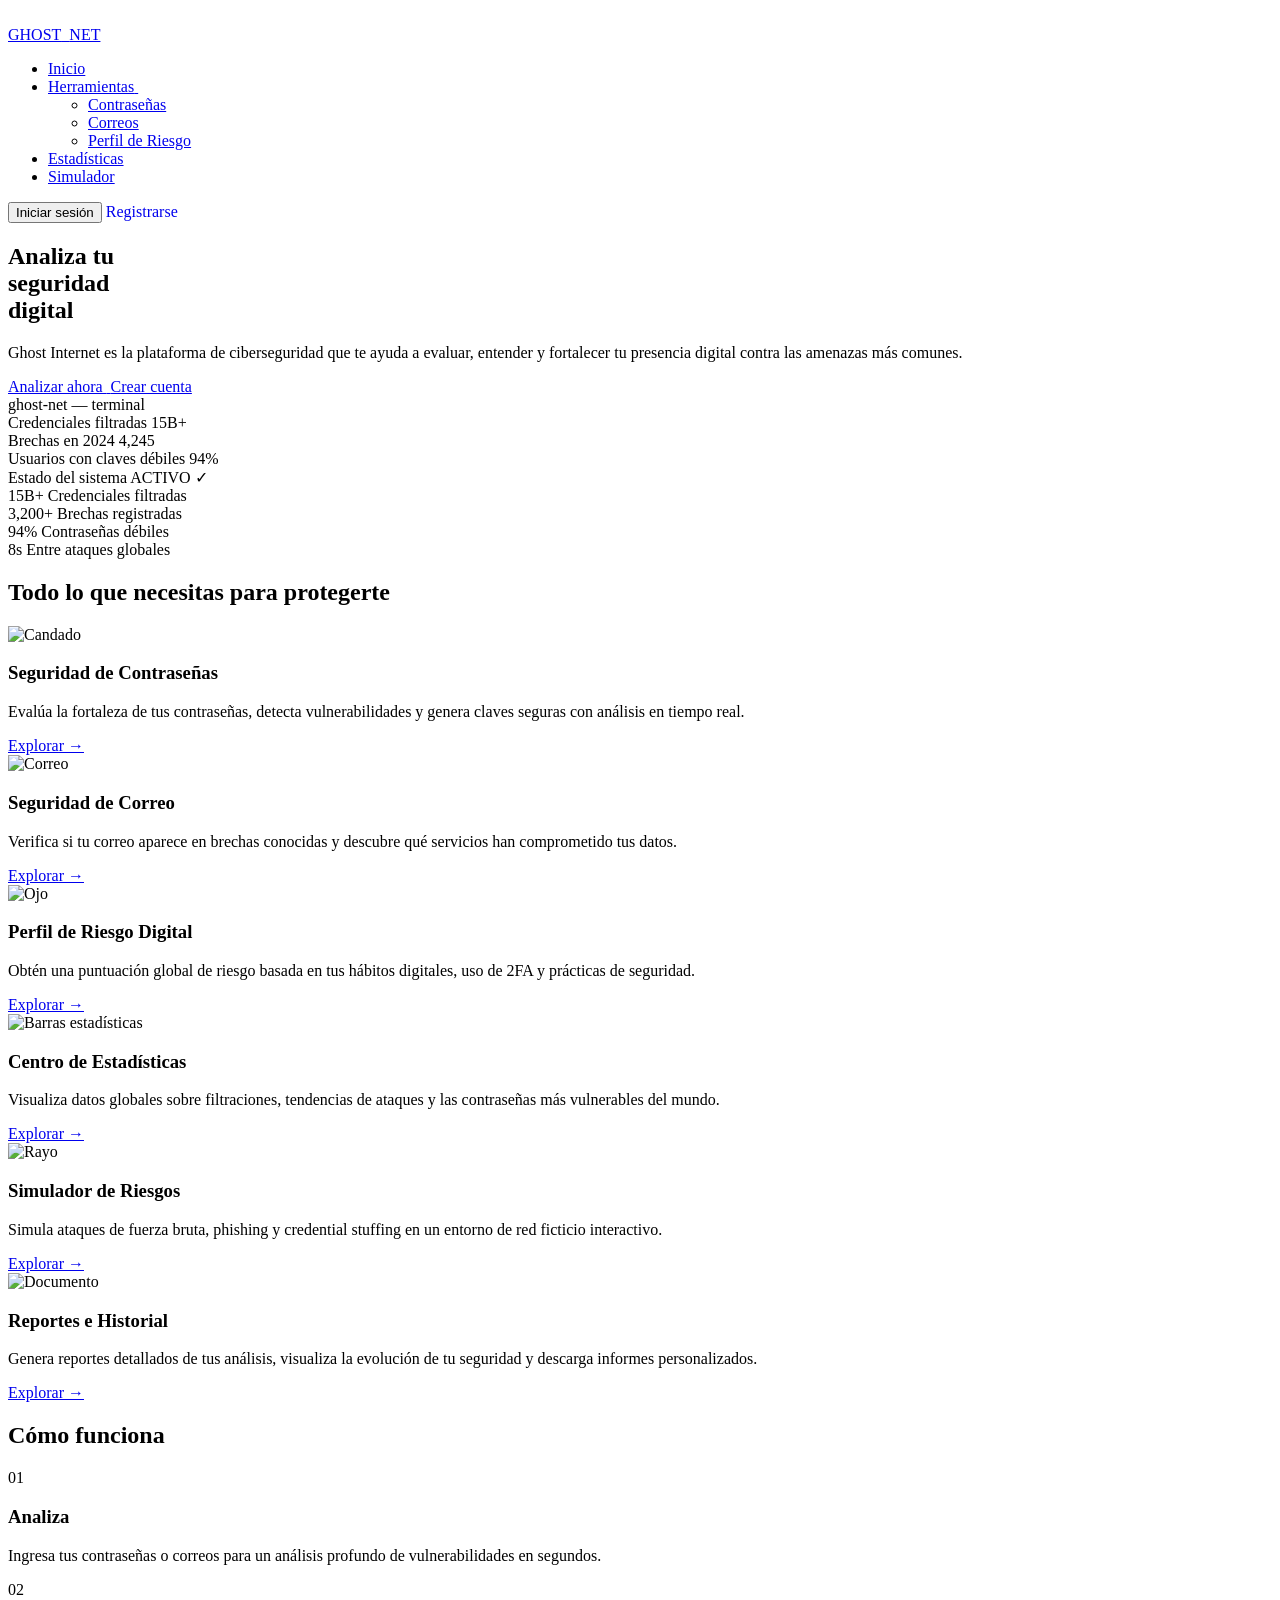
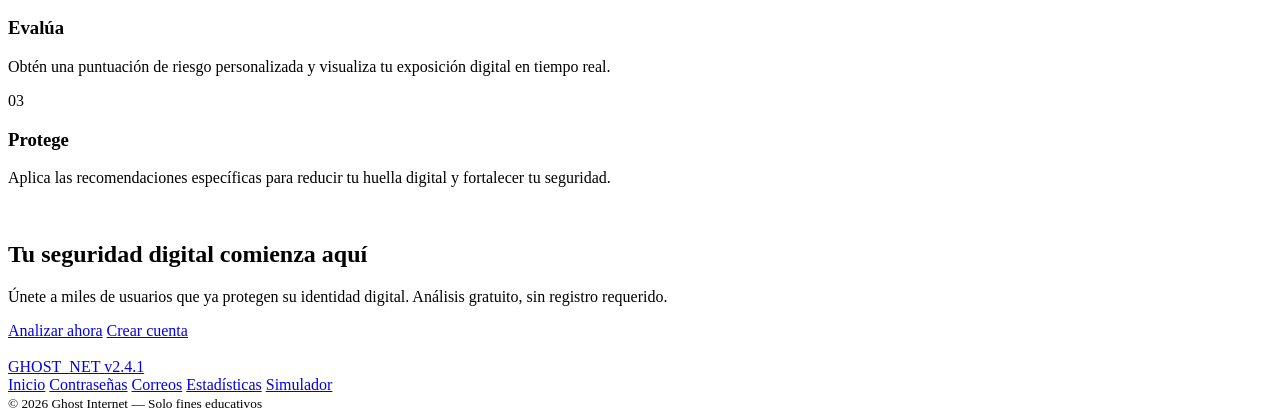
==== index.html @ 1427f1f7 "Add files via upload" ====
<!DOCTYPE html>
<html lang="es">
<head>
  <meta charset="UTF-8" />
  <meta name="viewport" content="width=device-width, initial-scale=1.0" />
  <title>Ghost Internet — Inicio</title>
  <link rel="stylesheet" href="../CSS/Index.css" />
</head>
<body>

  <!-- Fondos decorativos -->
  <div class="fondo-grilla" aria-hidden="true"></div>
  <div class="fondo-brillo" aria-hidden="true"></div>

  <!-- ===== NAVEGACIÓN ===== -->
  <nav class="barra-nav">
  <div class="contenido-nav">

    <a href="index.html" class="logo" aria-label="Ghost Internet - Ir al inicio">
      <div class="logo__contenedor-icono">
        <img src="../SVG/escudo.svg" alt="" class="logo__icono" aria-hidden="true" />
      </div>
      <span class="logo__texto">
        GHOST<span class="logo__guion">_</span>NET
      </span>
    </a>

    <ul class="enlaces-nav" role="navigation" aria-label="Menú principal">

      <li class="enlaces-nav__elemento enlaces-nav__elemento--activo">
        <a href="index.html">Inicio</a>
      </li>

      <li class="enlaces-nav__elemento menu-desplegable">
        <a href="#" class="menu-desplegable__toggle">
          <span>Herramientas</span>
          <img
            src="../SVG/flecha-herramientas.svg"
            alt=""
            class="icono-flecha"
            aria-hidden="true"
          />
        </a>

        <ul class="submenu">
          <li><a href="EvaluacionContraseña.html">Contraseñas</a></li>
          <li><a href="VerificarCorreo.html">Correos</a></li>
          <li><a href="PerfildeRiesgo.html">Perfil de Riesgo</a></li>
        </ul>
      </li>

      <li class="enlaces-nav__elemento">
        <a href="Estadisticas.html">Estadísticas</a>
      </li>

      <li class="enlaces-nav__elemento">
        <a href="simulador.html">Simulador</a>
      </li>

    </ul>

    <div class="zona-auth">
      <button class="boton-borde" type="button">Iniciar sesión</button>
      <a href="Registrarse.html" class="boton-primario" style="text-decoration: none;">Registrarse</a>
    </div>

  </div>
</nav>

  <!-- ===== CONTENIDO PRINCIPAL ===== -->
  <main class="contenido-principal">

    <!-- HÉROE -->
    <section class="seccion-heroe">

      <div class="lado-izquierdo">
        <h1 class="titulo-heroe">
          Analiza tu<br />
          <span class="titulo-heroe__verde">seguridad</span><br />
          <span class="titulo-heroe__cyan">digital</span>
        </h1>

        <p class="descripcion-heroe">
          Ghost Internet es la plataforma de ciberseguridad que te ayuda a evaluar,
          entender y fortalecer tu presencia digital contra las amenazas más comunes.
        </p>

        <div class="botones-heroe">
          <a href="#modulos" class="boton-principal-heroe">
            Analizar ahora
            <img
              src="../SVG/flecha.svg"
              alt=""
              class="boton-principal-heroe__icono"
              aria-hidden="true"
            />
          </a>
          <a href="Registrarse.html" class="boton-secundario-heroe">Crear cuenta</a>
        </div>
      </div>

      <!-- Terminal -->
      <div class="terminal" role="region" aria-label="Terminal de estado del sistema">
        <div class="terminal__barra" aria-hidden="true">
          <span class="terminal__punto terminal__punto--rojo"></span>
          <span class="terminal__punto terminal__punto--amarillo"></span>
          <span class="terminal__punto terminal__punto--verde"></span>
          <span class="terminal__titulo">ghost-net — terminal</span>
        </div>
        <div class="terminal__cuerpo">
          <code id="texto-terminal" class="terminal__texto"></code>
          <span id="cursor-terminal" class="terminal__cursor" aria-hidden="true"></span>
          <div id="estadisticas-terminal" class="terminal__estadisticas" aria-live="polite">
            <div class="terminal__fila">
              <span class="terminal__etiqueta">Credenciales filtradas</span>
              <span class="terminal__valor">15B+</span>
            </div>
            <div class="terminal__fila">
              <span class="terminal__etiqueta">Brechas en 2024</span>
              <span class="terminal__valor">4,245</span>
            </div>
            <div class="terminal__fila">
              <span class="terminal__etiqueta">Usuarios con claves débiles</span>
              <span class="terminal__valor">94%</span>
            </div>
            <div class="terminal__fila">
              <span class="terminal__etiqueta">Estado del sistema</span>
              <span class="terminal__valor terminal__valor--verde">ACTIVO ✓</span>
            </div>
          </div>
        </div>
      </div>

    </section>

    <!-- BARRA DE NÚMEROS -->
    <div class="barra-numeros">
      <div class="barra-numeros__contenido">
        <div class="grupo-numero">
          <span class="grupo-numero__cifra">15B+</span>
          <span class="grupo-numero__etiqueta">Credenciales filtradas</span>
        </div>
        <div class="grupo-numero">
          <span class="grupo-numero__cifra">3,200+</span>
          <span class="grupo-numero__etiqueta">Brechas registradas</span>
        </div>
        <div class="grupo-numero">
          <span class="grupo-numero__cifra">94%</span>
          <span class="grupo-numero__etiqueta">Contraseñas débiles</span>
        </div>
        <div class="grupo-numero">
          <span class="grupo-numero__cifra">8s</span>
          <span class="grupo-numero__etiqueta">Entre ataques globales</span>
        </div>
      </div>
    </div>

    <!-- MÓDULOS -->
    <section class="seccion" id="modulos">
      <div class="encabezado-seccion">
        <h2 class="encabezado-seccion__titulo">
          Todo lo que necesitas para protegerte
        </h2>
      </div>

      <div class="grilla-modulos">

        <article class="tarjeta-modulo tarjeta-modulo--verde">
          <div class="tarjeta-modulo__contenedor-icono tarjeta-modulo__contenedor-icono--verde">
            <img src="../SVG/candado.svg" alt="Candado" class="tarjeta-modulo__icono" />
          </div>
          <h3 class="tarjeta-modulo__titulo">Seguridad de Contraseñas</h3>
          <p class="tarjeta-modulo__descripcion">
            Evalúa la fortaleza de tus contraseñas, detecta vulnerabilidades
            y genera claves seguras con análisis en tiempo real.
          </p>
          <a href="EvaluacionContraseña.html" class="tarjeta-modulo__enlace tarjeta-modulo__enlace--verde">
            Explorar →
          </a>
        </article>

        <article class="tarjeta-modulo tarjeta-modulo--cyan">
          <div class="tarjeta-modulo__contenedor-icono tarjeta-modulo__contenedor-icono--cyan">
            <img src="../SVG/correo.svg" alt="Correo" class="tarjeta-modulo__icono" />
          </div>
          <h3 class="tarjeta-modulo__titulo">Seguridad de Correo</h3>
          <p class="tarjeta-modulo__descripcion">
            Verifica si tu correo aparece en brechas conocidas y descubre
            qué servicios han comprometido tus datos.
          </p>
          <a href="VerificarCorreo.html" class="tarjeta-modulo__enlace tarjeta-modulo__enlace--cyan">
            Explorar →
          </a>
        </article>

        <article class="tarjeta-modulo tarjeta-modulo--rosa">
          <div class="tarjeta-modulo__contenedor-icono tarjeta-modulo__contenedor-icono--rosa">
            <img src="../SVG/ojo.svg" alt="Ojo" class="tarjeta-modulo__icono" />
          </div>
          <h3 class="tarjeta-modulo__titulo">Perfil de Riesgo Digital</h3>
          <p class="tarjeta-modulo__descripcion">
            Obtén una puntuación global de riesgo basada en tus hábitos
            digitales, uso de 2FA y prácticas de seguridad.
          </p>
          <a href="PerfildeRiesgo.html" class="tarjeta-modulo__enlace tarjeta-modulo__enlace--rosa">
            Explorar →
          </a>
        </article>

        <article class="tarjeta-modulo tarjeta-modulo--naranja">
          <div class="tarjeta-modulo__contenedor-icono tarjeta-modulo__contenedor-icono--naranja">
            <img src="../SVG/barras.svg" alt="Barras estadísticas" class="tarjeta-modulo__icono" />
          </div>
          <h3 class="tarjeta-modulo__titulo">Centro de Estadísticas</h3>
          <p class="tarjeta-modulo__descripcion">
            Visualiza datos globales sobre filtraciones, tendencias de ataques
            y las contraseñas más vulnerables del mundo.
          </p>
          <a href="Estadisticas.html" class="tarjeta-modulo__enlace tarjeta-modulo__enlace--naranja">
            Explorar →
          </a>
        </article>

        <article class="tarjeta-modulo tarjeta-modulo--rojo">
          <div class="tarjeta-modulo__contenedor-icono tarjeta-modulo__contenedor-icono--rojo">
            <img src="../SVG/rayo.svg" alt="Rayo" class="tarjeta-modulo__icono" />
          </div>
          <h3 class="tarjeta-modulo__titulo">Simulador de Riesgos</h3>
          <p class="tarjeta-modulo__descripcion">
            Simula ataques de fuerza bruta, phishing y credential stuffing
            en un entorno de red ficticio interactivo.
          </p>
          <a href="simulador.html" class="tarjeta-modulo__enlace tarjeta-modulo__enlace--rojo">
            Explorar →
          </a>
        </article>

        <article class="tarjeta-modulo tarjeta-modulo--cyan">
          <div class="tarjeta-modulo__contenedor-icono tarjeta-modulo__contenedor-icono--cyan">
            <img src="../SVG/documento.svg" alt="Documento" class="tarjeta-modulo__icono" />
          </div>
          <h3 class="tarjeta-modulo__titulo">Reportes e Historial</h3>
          <p class="tarjeta-modulo__descripcion">
            Genera reportes detallados de tus análisis, visualiza la evolución
            de tu seguridad y descarga informes personalizados.
          </p>
          <a href="#" class="tarjeta-modulo__enlace tarjeta-modulo__enlace--cyan">
            Explorar →
          </a>
        </article>

      </div>
    </section>

    <!-- CÓMO FUNCIONA -->
    <div class="bloque-proceso">
      <section class="seccion">
        <div class="encabezado-seccion">
          <h2 class="encabezado-seccion__titulo">Cómo funciona</h2>
        </div>
        <div class="grilla-pasos">
          <div class="paso">
            <div class="paso__numero" aria-hidden="true">01</div>
            <h3 class="paso__titulo">Analiza</h3>
            <p class="paso__descripcion">
              Ingresa tus contraseñas o correos para un análisis profundo
              de vulnerabilidades en segundos.
            </p>
          </div>
          <div class="paso">
            <div class="paso__numero" aria-hidden="true">02</div>
            <h3 class="paso__titulo">Evalúa</h3>
            <p class="paso__descripcion">
              Obtén una puntuación de riesgo personalizada y visualiza
              tu exposición digital en tiempo real.
            </p>
          </div>
          <div class="paso">
            <div class="paso__numero" aria-hidden="true">03</div>
            <h3 class="paso__titulo">Protege</h3>
            <p class="paso__descripcion">
              Aplica las recomendaciones específicas para reducir tu huella
              digital y fortalecer tu seguridad.
            </p>
          </div>
        </div>
      </section>
    </div>

    <!-- LLAMADA A LA ACCIÓN -->
    <section class="seccion-accion">
      <div class="caja-accion">
        <div class="caja-accion__contenedor-icono">
          <img src="../SVG/globo.svg" alt="" class="caja-accion__icono" aria-hidden="true" />
        </div>
        <h2 class="caja-accion__titulo">Tu seguridad digital comienza aquí</h2>
        <p class="caja-accion__descripcion">
          Únete a miles de usuarios que ya protegen su identidad digital.
          Análisis gratuito, sin registro requerido.
        </p>
        <div class="caja-accion__botones">
          <a href="#modulos" class="boton-principal-heroe">Analizar ahora</a>
          <a href="Registrarse.html" class="boton-secundario-heroe">Crear cuenta</a>
        </div>
      </div>
    </section>

  </main>

  <!-- ===== PIE DE PÁGINA ===== -->
  <footer class="pie-pagina">
    <div class="contenido-pie">
      <a href="index.html" class="logo" aria-label="Ghost Internet - inicio">
        <div class="logo__contenedor-icono">
          <img src="../SVG/escudo.svg" alt="" class="logo__icono" aria-hidden="true" />
        </div>
        <span class="logo__texto logo__texto--pie">
          GHOST<span class="logo__guion">_</span>NET
        </span>
        <span class="logo__version">v2.4.1</span>
      </a>

      <nav class="enlaces-pie" aria-label="Mapa del sitio">
        <a href="index.html">Inicio</a>
        <a href="EvaluacionContraseña.html">Contraseñas</a>
        <a href="VerificarCorreo.html">Correos</a>
        <a href="Estadisticas.html">Estadísticas</a>
        <a href="simulador.html">Simulador</a>
      </nav>

      <small class="derechos-reservados">
        © 2026 Ghost Internet — Solo fines educativos
      </small>
    </div>
  </footer>

  <script src="../JS/Index.JS" defer></script>

</body>
</html>
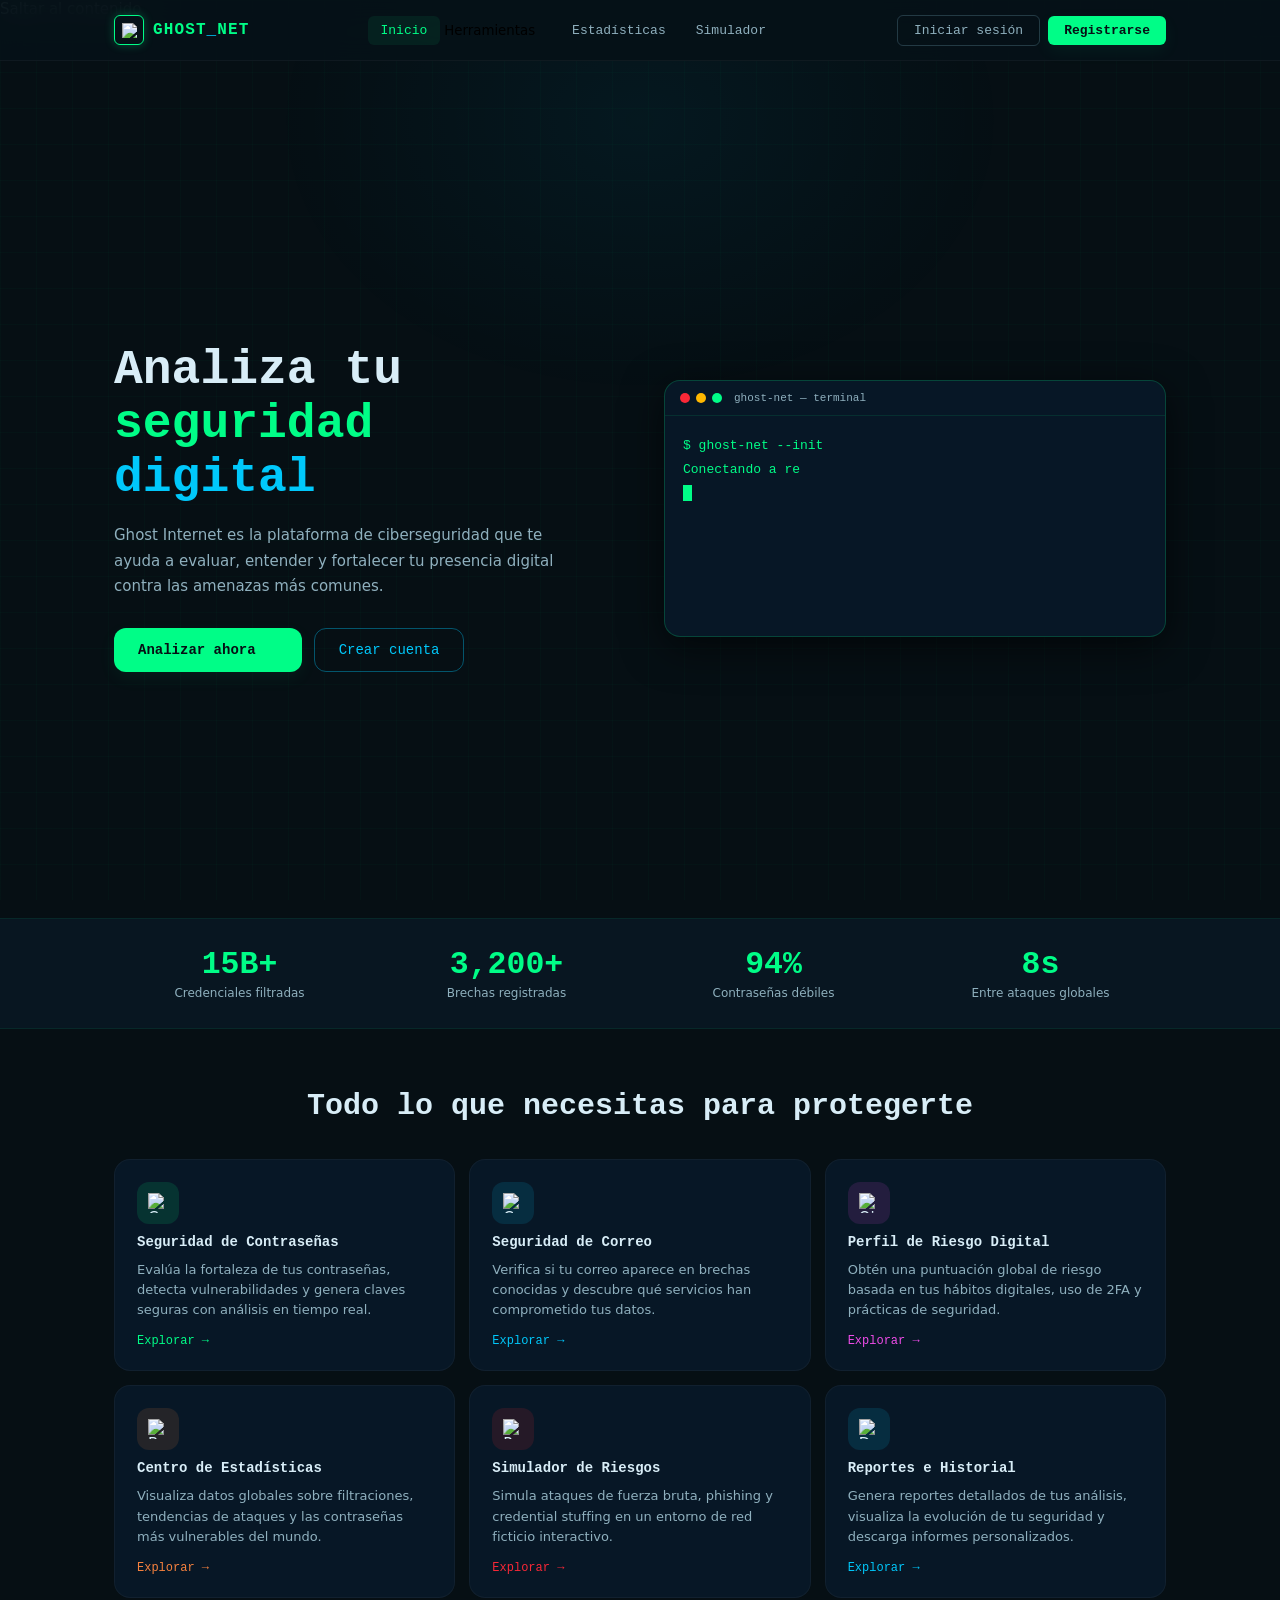
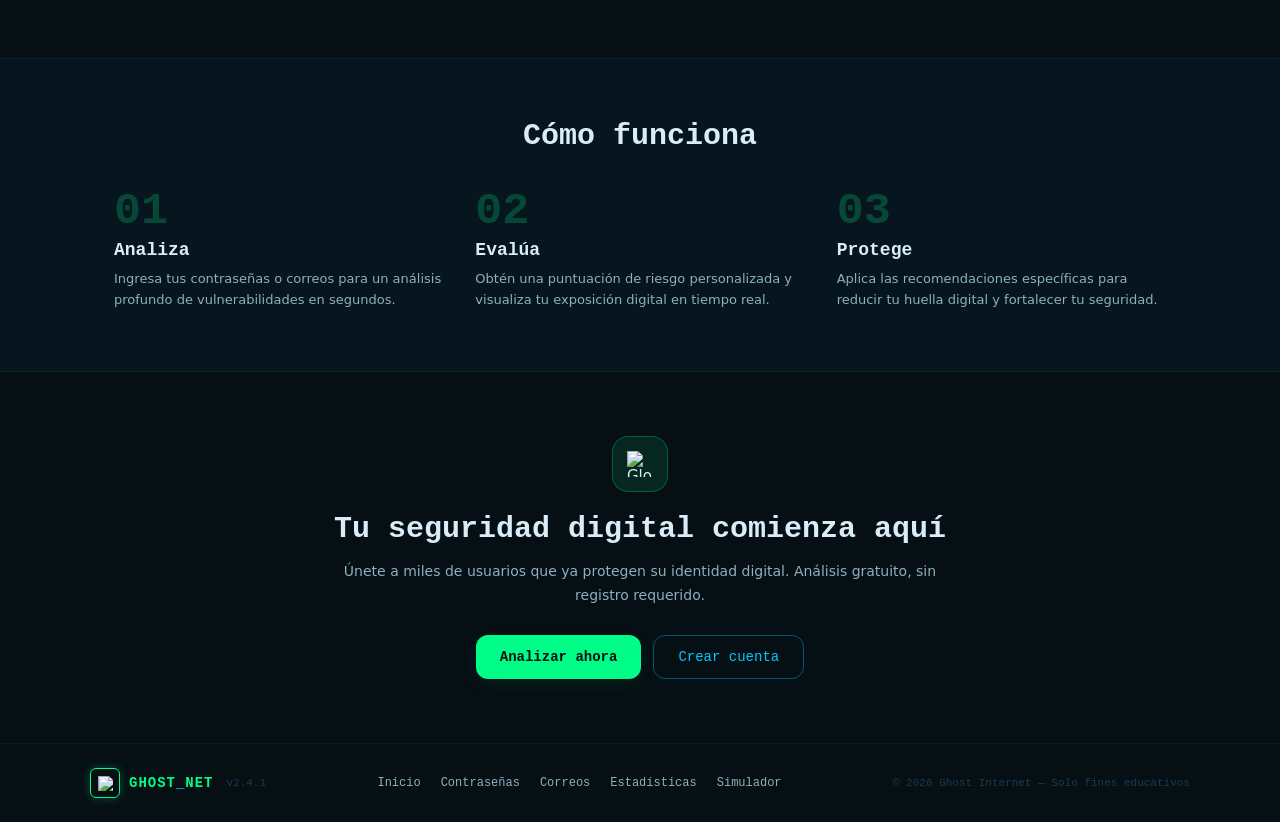
==== commit 85d4577b: "chore: reorganize static files, normalize names, improve accessibility and SEO" ====
--- a/index.html
+++ b/index.html
@@ -1,340 +1,291 @@
-<!DOCTYPE html>
-<html lang="es">
-<head>
-  <meta charset="UTF-8" />
-  <meta name="viewport" content="width=device-width, initial-scale=1.0" />
-  <title>Ghost Internet — Inicio</title>
-  <link rel="stylesheet" href="../CSS/Index.css" />
-</head>
-<body>
-
-  <!-- Fondos decorativos -->
-  <div class="fondo-grilla" aria-hidden="true"></div>
-  <div class="fondo-brillo" aria-hidden="true"></div>
-
-  <!-- ===== NAVEGACIÓN ===== -->
-  <nav class="barra-nav">
-  <div class="contenido-nav">
-
-    <a href="index.html" class="logo" aria-label="Ghost Internet - Ir al inicio">
-      <div class="logo__contenedor-icono">
-        <img src="../SVG/escudo.svg" alt="" class="logo__icono" aria-hidden="true" />
-      </div>
-      <span class="logo__texto">
-        GHOST<span class="logo__guion">_</span>NET
-      </span>
-    </a>
-
-    <ul class="enlaces-nav" role="navigation" aria-label="Menú principal">
-
-      <li class="enlaces-nav__elemento enlaces-nav__elemento--activo">
-        <a href="index.html">Inicio</a>
-      </li>
-
-      <li class="enlaces-nav__elemento menu-desplegable">
-        <a href="#" class="menu-desplegable__toggle">
-          <span>Herramientas</span>
-          <img
-            src="../SVG/flecha-herramientas.svg"
-            alt=""
-            class="icono-flecha"
-            aria-hidden="true"
-          />
-        </a>
-
-        <ul class="submenu">
-          <li><a href="EvaluacionContraseña.html">Contraseñas</a></li>
-          <li><a href="VerificarCorreo.html">Correos</a></li>
-          <li><a href="PerfildeRiesgo.html">Perfil de Riesgo</a></li>
-        </ul>
-      </li>
-
-      <li class="enlaces-nav__elemento">
-        <a href="Estadisticas.html">Estadísticas</a>
-      </li>
-
-      <li class="enlaces-nav__elemento">
-        <a href="simulador.html">Simulador</a>
-      </li>
-
-    </ul>
-
-    <div class="zona-auth">
-      <button class="boton-borde" type="button">Iniciar sesión</button>
-      <a href="Registrarse.html" class="boton-primario" style="text-decoration: none;">Registrarse</a>
-    </div>
-
-  </div>
-</nav>
-
-  <!-- ===== CONTENIDO PRINCIPAL ===== -->
-  <main class="contenido-principal">
-
-    <!-- HÉROE -->
-    <section class="seccion-heroe">
-
-      <div class="lado-izquierdo">
-        <h1 class="titulo-heroe">
-          Analiza tu<br />
-          <span class="titulo-heroe__verde">seguridad</span><br />
-          <span class="titulo-heroe__cyan">digital</span>
-        </h1>
-
-        <p class="descripcion-heroe">
-          Ghost Internet es la plataforma de ciberseguridad que te ayuda a evaluar,
-          entender y fortalecer tu presencia digital contra las amenazas más comunes.
-        </p>
-
-        <div class="botones-heroe">
-          <a href="#modulos" class="boton-principal-heroe">
-            Analizar ahora
-            <img
-              src="../SVG/flecha.svg"
-              alt=""
-              class="boton-principal-heroe__icono"
-              aria-hidden="true"
-            />
-          </a>
-          <a href="Registrarse.html" class="boton-secundario-heroe">Crear cuenta</a>
-        </div>
-      </div>
-
-      <!-- Terminal -->
-      <div class="terminal" role="region" aria-label="Terminal de estado del sistema">
-        <div class="terminal__barra" aria-hidden="true">
-          <span class="terminal__punto terminal__punto--rojo"></span>
-          <span class="terminal__punto terminal__punto--amarillo"></span>
-          <span class="terminal__punto terminal__punto--verde"></span>
-          <span class="terminal__titulo">ghost-net — terminal</span>
-        </div>
-        <div class="terminal__cuerpo">
-          <code id="texto-terminal" class="terminal__texto"></code>
-          <span id="cursor-terminal" class="terminal__cursor" aria-hidden="true"></span>
-          <div id="estadisticas-terminal" class="terminal__estadisticas" aria-live="polite">
-            <div class="terminal__fila">
-              <span class="terminal__etiqueta">Credenciales filtradas</span>
-              <span class="terminal__valor">15B+</span>
-            </div>
-            <div class="terminal__fila">
-              <span class="terminal__etiqueta">Brechas en 2024</span>
-              <span class="terminal__valor">4,245</span>
-            </div>
-            <div class="terminal__fila">
-              <span class="terminal__etiqueta">Usuarios con claves débiles</span>
-              <span class="terminal__valor">94%</span>
-            </div>
-            <div class="terminal__fila">
-              <span class="terminal__etiqueta">Estado del sistema</span>
-              <span class="terminal__valor terminal__valor--verde">ACTIVO ✓</span>
-            </div>
-          </div>
-        </div>
-      </div>
-
-    </section>
-
-    <!-- BARRA DE NÚMEROS -->
-    <div class="barra-numeros">
-      <div class="barra-numeros__contenido">
-        <div class="grupo-numero">
-          <span class="grupo-numero__cifra">15B+</span>
-          <span class="grupo-numero__etiqueta">Credenciales filtradas</span>
-        </div>
-        <div class="grupo-numero">
-          <span class="grupo-numero__cifra">3,200+</span>
-          <span class="grupo-numero__etiqueta">Brechas registradas</span>
-        </div>
-        <div class="grupo-numero">
-          <span class="grupo-numero__cifra">94%</span>
-          <span class="grupo-numero__etiqueta">Contraseñas débiles</span>
-        </div>
-        <div class="grupo-numero">
-          <span class="grupo-numero__cifra">8s</span>
-          <span class="grupo-numero__etiqueta">Entre ataques globales</span>
-        </div>
-      </div>
-    </div>
-
-    <!-- MÓDULOS -->
-    <section class="seccion" id="modulos">
-      <div class="encabezado-seccion">
-        <h2 class="encabezado-seccion__titulo">
-          Todo lo que necesitas para protegerte
-        </h2>
-      </div>
-
-      <div class="grilla-modulos">
-
-        <article class="tarjeta-modulo tarjeta-modulo--verde">
-          <div class="tarjeta-modulo__contenedor-icono tarjeta-modulo__contenedor-icono--verde">
-            <img src="../SVG/candado.svg" alt="Candado" class="tarjeta-modulo__icono" />
-          </div>
-          <h3 class="tarjeta-modulo__titulo">Seguridad de Contraseñas</h3>
-          <p class="tarjeta-modulo__descripcion">
-            Evalúa la fortaleza de tus contraseñas, detecta vulnerabilidades
-            y genera claves seguras con análisis en tiempo real.
-          </p>
-          <a href="EvaluacionContraseña.html" class="tarjeta-modulo__enlace tarjeta-modulo__enlace--verde">
-            Explorar →
-          </a>
-        </article>
-
-        <article class="tarjeta-modulo tarjeta-modulo--cyan">
-          <div class="tarjeta-modulo__contenedor-icono tarjeta-modulo__contenedor-icono--cyan">
-            <img src="../SVG/correo.svg" alt="Correo" class="tarjeta-modulo__icono" />
-          </div>
-          <h3 class="tarjeta-modulo__titulo">Seguridad de Correo</h3>
-          <p class="tarjeta-modulo__descripcion">
-            Verifica si tu correo aparece en brechas conocidas y descubre
-            qué servicios han comprometido tus datos.
-          </p>
-          <a href="VerificarCorreo.html" class="tarjeta-modulo__enlace tarjeta-modulo__enlace--cyan">
-            Explorar →
-          </a>
-        </article>
-
-        <article class="tarjeta-modulo tarjeta-modulo--rosa">
-          <div class="tarjeta-modulo__contenedor-icono tarjeta-modulo__contenedor-icono--rosa">
-            <img src="../SVG/ojo.svg" alt="Ojo" class="tarjeta-modulo__icono" />
-          </div>
-          <h3 class="tarjeta-modulo__titulo">Perfil de Riesgo Digital</h3>
-          <p class="tarjeta-modulo__descripcion">
-            Obtén una puntuación global de riesgo basada en tus hábitos
-            digitales, uso de 2FA y prácticas de seguridad.
-          </p>
-          <a href="PerfildeRiesgo.html" class="tarjeta-modulo__enlace tarjeta-modulo__enlace--rosa">
-            Explorar →
-          </a>
-        </article>
-
-        <article class="tarjeta-modulo tarjeta-modulo--naranja">
-          <div class="tarjeta-modulo__contenedor-icono tarjeta-modulo__contenedor-icono--naranja">
-            <img src="../SVG/barras.svg" alt="Barras estadísticas" class="tarjeta-modulo__icono" />
-          </div>
-          <h3 class="tarjeta-modulo__titulo">Centro de Estadísticas</h3>
-          <p class="tarjeta-modulo__descripcion">
-            Visualiza datos globales sobre filtraciones, tendencias de ataques
-            y las contraseñas más vulnerables del mundo.
-          </p>
-          <a href="Estadisticas.html" class="tarjeta-modulo__enlace tarjeta-modulo__enlace--naranja">
-            Explorar →
-          </a>
-        </article>
-
-        <article class="tarjeta-modulo tarjeta-modulo--rojo">
-          <div class="tarjeta-modulo__contenedor-icono tarjeta-modulo__contenedor-icono--rojo">
-            <img src="../SVG/rayo.svg" alt="Rayo" class="tarjeta-modulo__icono" />
-          </div>
-          <h3 class="tarjeta-modulo__titulo">Simulador de Riesgos</h3>
-          <p class="tarjeta-modulo__descripcion">
-            Simula ataques de fuerza bruta, phishing y credential stuffing
-            en un entorno de red ficticio interactivo.
-          </p>
-          <a href="simulador.html" class="tarjeta-modulo__enlace tarjeta-modulo__enlace--rojo">
-            Explorar →
-          </a>
-        </article>
-
-        <article class="tarjeta-modulo tarjeta-modulo--cyan">
-          <div class="tarjeta-modulo__contenedor-icono tarjeta-modulo__contenedor-icono--cyan">
-            <img src="../SVG/documento.svg" alt="Documento" class="tarjeta-modulo__icono" />
-          </div>
-          <h3 class="tarjeta-modulo__titulo">Reportes e Historial</h3>
-          <p class="tarjeta-modulo__descripcion">
-            Genera reportes detallados de tus análisis, visualiza la evolución
-            de tu seguridad y descarga informes personalizados.
-          </p>
-          <a href="#" class="tarjeta-modulo__enlace tarjeta-modulo__enlace--cyan">
-            Explorar →
-          </a>
-        </article>
-
-      </div>
-    </section>
-
-    <!-- CÓMO FUNCIONA -->
-    <div class="bloque-proceso">
-      <section class="seccion">
-        <div class="encabezado-seccion">
-          <h2 class="encabezado-seccion__titulo">Cómo funciona</h2>
-        </div>
-        <div class="grilla-pasos">
-          <div class="paso">
-            <div class="paso__numero" aria-hidden="true">01</div>
-            <h3 class="paso__titulo">Analiza</h3>
-            <p class="paso__descripcion">
-              Ingresa tus contraseñas o correos para un análisis profundo
-              de vulnerabilidades en segundos.
-            </p>
-          </div>
-          <div class="paso">
-            <div class="paso__numero" aria-hidden="true">02</div>
-            <h3 class="paso__titulo">Evalúa</h3>
-            <p class="paso__descripcion">
-              Obtén una puntuación de riesgo personalizada y visualiza
-              tu exposición digital en tiempo real.
-            </p>
-          </div>
-          <div class="paso">
-            <div class="paso__numero" aria-hidden="true">03</div>
-            <h3 class="paso__titulo">Protege</h3>
-            <p class="paso__descripcion">
-              Aplica las recomendaciones específicas para reducir tu huella
-              digital y fortalecer tu seguridad.
-            </p>
-          </div>
-        </div>
-      </section>
-    </div>
-
-    <!-- LLAMADA A LA ACCIÓN -->
-    <section class="seccion-accion">
-      <div class="caja-accion">
-        <div class="caja-accion__contenedor-icono">
-          <img src="../SVG/globo.svg" alt="" class="caja-accion__icono" aria-hidden="true" />
-        </div>
-        <h2 class="caja-accion__titulo">Tu seguridad digital comienza aquí</h2>
-        <p class="caja-accion__descripcion">
-          Únete a miles de usuarios que ya protegen su identidad digital.
-          Análisis gratuito, sin registro requerido.
-        </p>
-        <div class="caja-accion__botones">
-          <a href="#modulos" class="boton-principal-heroe">Analizar ahora</a>
-          <a href="Registrarse.html" class="boton-secundario-heroe">Crear cuenta</a>
-        </div>
-      </div>
-    </section>
-
-  </main>
-
-  <!-- ===== PIE DE PÁGINA ===== -->
-  <footer class="pie-pagina">
-    <div class="contenido-pie">
-      <a href="index.html" class="logo" aria-label="Ghost Internet - inicio">
-        <div class="logo__contenedor-icono">
-          <img src="../SVG/escudo.svg" alt="" class="logo__icono" aria-hidden="true" />
-        </div>
-        <span class="logo__texto logo__texto--pie">
-          GHOST<span class="logo__guion">_</span>NET
-        </span>
-        <span class="logo__version">v2.4.1</span>
-      </a>
-
-      <nav class="enlaces-pie" aria-label="Mapa del sitio">
-        <a href="index.html">Inicio</a>
-        <a href="EvaluacionContraseña.html">Contraseñas</a>
-        <a href="VerificarCorreo.html">Correos</a>
-        <a href="Estadisticas.html">Estadísticas</a>
-        <a href="simulador.html">Simulador</a>
-      </nav>
-
-      <small class="derechos-reservados">
-        © 2026 Ghost Internet — Solo fines educativos
-      </small>
-    </div>
-  </footer>
-
-  <script src="../JS/Index.JS" defer></script>
-
-</body>
-</html>+<!DOCTYPE html>
+<html lang="es">
+<head>
+  <meta charset="utf-8" />
+  <meta name="viewport" content="width=device-width, initial-scale=1" />
+  <meta name="description" content="Ghost Internet — Evalúa y mejora tu seguridad digital: análisis de contraseñas, verificación de correos, perfil de riesgo y estadísticas de brechas." />
+  <title>Ghost Internet — Inicio</title>
+
+  <link rel="canonical" href="https://irvin-eng.github.io/Ricarte-Proyecto/" />
+  <meta property="og:title" content="Ghost Internet — Inicio" />
+  <meta property="og:description" content="Analiza y fortalece tu seguridad digital con herramientas gratuitas." />
+  <meta property="og:type" content="website" />
+  <meta property="og:url" content="https://irvin-eng.github.io/Ricarte-Proyecto/" />
+  <meta property="og:image" content="svg/escudo.svg" />
+
+  <link rel="stylesheet" href="css/index.css" />
+</head>
+<body>
+  <a class="skip-link" href="#main">Saltar al contenido</a>
+
+  <!-- Fondos decorativos -->
+  <div class="fondo-grilla" aria-hidden="true"></div>
+  <div class="fondo-brillo" aria-hidden="true"></div>
+
+  <!-- ===== NAVEGACIÓN ===== -->
+  <nav class="barra-nav" role="navigation" aria-label="Menú principal">
+    <div class="contenido-nav">
+
+      <a href="index.html" class="logo" aria-label="Ghost Internet - Ir al inicio">
+        <div class="logo__contenedor-icono">
+          <img src="svg/escudo.svg" alt="Escudo Ghost Internet" class="logo__icono" />
+        </div>
+        <span class="logo__texto">
+          GHOST<span class="logo__guion">_</span>NET
+        </span>
+      </a>
+
+      <ul class="enlaces-nav">
+
+        <li class="enlaces-nav__elemento enlaces-nav__elemento--activo">
+          <a href="index.html" aria-current="page">Inicio</a>
+        </li>
+
+        <li class="enlaces-nav__elemento menu-desplegable">
+          <button class="menu-desplegable__toggle" aria-expanded="false" aria-controls="submenu-herramientas">
+            <span>Herramientas</span>
+            <img src="svg/flecha-herramientas.svg" alt="" class="icono-flecha" aria-hidden="true" />
+          </button>
+
+          <ul id="submenu-herramientas" class="submenu" role="menu" aria-hidden="true">
+            <li><a role="menuitem" href="evaluacion_contrasena.html">Contraseñas</a></li>
+            <li><a role="menuitem" href="verificar_correo.html">Correos</a></li>
+            <li><a role="menuitem" href="perfil_de_riesgo.html">Perfil de Riesgo</a></li>
+          </ul>
+        </li>
+
+        <li class="enlaces-nav__elemento">
+          <a href="estadisticas.html">Estadísticas</a>
+        </li>
+
+        <li class="enlaces-nav__elemento">
+          <a href="simulador.html">Simulador</a>
+        </li>
+
+      </ul>
+
+      <div class="zona-auth">
+        <button class="boton-borde" type="button">Iniciar sesión</button>
+        <a href="registrarse.html" class="boton-primario">Registrarse</a>
+      </div>
+
+    </div>
+  </nav>
+
+  <!-- ===== CONTENIDO PRINCIPAL ===== -->
+  <main id="main" class="contenido-principal">
+
+    <!-- HÉROE -->
+    <section class="seccion-heroe">
+
+      <div class="lado-izquierdo">
+        <h1 class="titulo-heroe">
+          Analiza tu<br />
+          <span class="titulo-heroe__verde">seguridad</span><br />
+          <span class="titulo-heroe__cyan">digital</span>
+        </h1>
+
+        <p class="descripcion-heroe">
+          Ghost Internet es la plataforma de ciberseguridad que te ayuda a evaluar,
+          entender y fortalecer tu presencia digital contra las amenazas más comunes.
+        </p>
+
+        <div class="botones-heroe">
+          <a href="#modulos" class="boton-principal-heroe">
+            Analizar ahora
+            <img src="svg/flecha.svg" alt="" class="boton-principal-heroe__icono" aria-hidden="true" />
+          </a>
+          <a href="registrarse.html" class="boton-secundario-heroe">Crear cuenta</a>
+        </div>
+      </div>
+
+      <!-- Terminal -->
+      <div class="terminal" role="region" aria-label="Terminal de estado del sistema">
+        <div class="terminal__barra" aria-hidden="true">
+          <span class="terminal__punto terminal__punto--rojo"></span>
+          <span class="terminal__punto terminal__punto--amarillo"></span>
+          <span class="terminal__punto terminal__punto--verde"></span>
+          <span class="terminal__titulo">ghost-net — terminal</span>
+        </div>
+        <div class="terminal__cuerpo">
+          <code id="texto-terminal" class="terminal__texto"></code>
+          <span id="cursor-terminal" class="terminal__cursor" aria-hidden="true"></span>
+          <div id="estadisticas-terminal" class="terminal__estadisticas" aria-live="polite">
+            <div class="terminal__fila">
+              <span class="terminal__etiqueta">Credenciales filtradas</span>
+              <span class="terminal__valor">15B+</span>
+            </div>
+            <div class="terminal__fila">
+              <span class="terminal__etiqueta">Brechas en 2024</span>
+              <span class="terminal__valor">4,245</span>
+            </div>
+            <div class="terminal__fila">
+              <span class="terminal__etiqueta">Usuarios con claves débiles</span>
+              <span class="terminal__valor">94%</span>
+            </div>
+            <div class="terminal__fila">
+              <span class="terminal__etiqueta">Estado del sistema</span>
+              <span class="terminal__valor terminal__valor--verde">ACTIVO ✓</span>
+            </div>
+          </div>
+        </div>
+      </div>
+
+    </section>
+
+    <!-- BARRA DE NÚMEROS -->
+    <div class="barra-numeros">
+      <div class="barra-numeros__contenido">
+        <div class="grupo-numero">
+          <span class="grupo-numero__cifra">15B+</span>
+          <span class="grupo-numero__etiqueta">Credenciales filtradas</span>
+        </div>
+        <div class="grupo-numero">
+          <span class="grupo-numero__cifra">3,200+</span>
+          <span class="grupo-numero__etiqueta">Brechas registradas</span>
+        </div>
+        <div class="grupo-numero">
+          <span class="grupo-numero__cifra">94%</span>
+          <span class="grupo-numero__etiqueta">Contraseñas débiles</span>
+        </div>
+        <div class="grupo-numero">
+          <span class="grupo-numero__cifra">8s</span>
+          <span class="grupo-numero__etiqueta">Entre ataques globales</span>
+        </div>
+      </div>
+    </div>
+
+    <!-- MÓDULOS -->
+    <section class="seccion" id="modulos">
+      <div class="encabezado-seccion">
+        <h2 class="encabezado-seccion__titulo">Todo lo que necesitas para protegerte</h2>
+      </div>
+
+      <div class="grilla-modulos">
+
+        <article class="tarjeta-modulo tarjeta-modulo--verde">
+          <div class="tarjeta-modulo__contenedor-icono tarjeta-modulo__contenedor-icono--verde">
+            <img src="svg/candado.svg" alt="Candado" class="tarjeta-modulo__icono" />
+          </div>
+          <h3 class="tarjeta-modulo__titulo">Seguridad de Contraseñas</h3>
+          <p class="tarjeta-modulo__descripcion">Evalúa la fortaleza de tus contraseñas, detecta vulnerabilidades y genera claves seguras con análisis en tiempo real.</p>
+          <a href="evaluacion_contrasena.html" class="tarjeta-modulo__enlace tarjeta-modulo__enlace--verde">Explorar →</a>
+        </article>
+
+        <article class="tarjeta-modulo tarjeta-modulo--cyan">
+          <div class="tarjeta-modulo__contenedor-icono tarjeta-modulo__contenedor-icono--cyan">
+            <img src="svg/correo.svg" alt="Correo" class="tarjeta-modulo__icono" />
+          </div>
+          <h3 class="tarjeta-modulo__titulo">Seguridad de Correo</h3>
+          <p class="tarjeta-modulo__descripcion">Verifica si tu correo aparece en brechas conocidas y descubre qué servicios han comprometido tus datos.</p>
+          <a href="verificar_correo.html" class="tarjeta-modulo__enlace tarjeta-modulo__enlace--cyan">Explorar →</a>
+        </article>
+
+        <article class="tarjeta-modulo tarjeta-modulo--rosa">
+          <div class="tarjeta-modulo__contenedor-icono tarjeta-modulo__contenedor-icono--rosa">
+            <img src="svg/ojo.svg" alt="Ojo" class="tarjeta-modulo__icono" />
+          </div>
+          <h3 class="tarjeta-modulo__titulo">Perfil de Riesgo Digital</h3>
+          <p class="tarjeta-modulo__descripcion">Obtén una puntuación global de riesgo basada en tus hábitos digitales, uso de 2FA y prácticas de seguridad.</p>
+          <a href="perfil_de_riesgo.html" class="tarjeta-modulo__enlace tarjeta-modulo__enlace--rosa">Explorar →</a>
+        </article>
+
+        <article class="tarjeta-modulo tarjeta-modulo--naranja">
+          <div class="tarjeta-modulo__contenedor-icono tarjeta-modulo__contenedor-icono--naranja">
+            <img src="svg/barras.svg" alt="Barras estadísticas" class="tarjeta-modulo__icono" />
+          </div>
+          <h3 class="tarjeta-modulo__titulo">Centro de Estadísticas</h3>
+          <p class="tarjeta-modulo__descripcion">Visualiza datos globales sobre filtraciones, tendencias de ataques y las contraseñas más vulnerables del mundo.</p>
+          <a href="estadisticas.html" class="tarjeta-modulo__enlace tarjeta-modulo__enlace--naranja">Explorar →</a>
+        </article>
+
+        <article class="tarjeta-modulo tarjeta-modulo--rojo">
+          <div class="tarjeta-modulo__contenedor-icono tarjeta-modulo__contenedor-icono--rojo">
+            <img src="svg/rayo.svg" alt="Rayo" class="tarjeta-modulo__icono" />
+          </div>
+          <h3 class="tarjeta-modulo__titulo">Simulador de Riesgos</h3>
+          <p class="tarjeta-modulo__descripcion">Simula ataques de fuerza bruta, phishing y credential stuffing en un entorno de red ficticio interactivo.</p>
+          <a href="simulador.html" class="tarjeta-modulo__enlace tarjeta-modulo__enlace--rojo">Explorar →</a>
+        </article>
+
+        <article class="tarjeta-modulo tarjeta-modulo--cyan">
+          <div class="tarjeta-modulo__contenedor-icono tarjeta-modulo__contenedor-icono--cyan">
+            <img src="svg/documento.svg" alt="Documento" class="tarjeta-modulo__icono" />
+          </div>
+          <h3 class="tarjeta-modulo__titulo">Reportes e Historial</h3>
+          <p class="tarjeta-modulo__descripcion">Genera reportes detallados de tus análisis, visualiza la evolución de tu seguridad y descarga informes personalizados.</p>
+          <a href="#" class="tarjeta-modulo__enlace tarjeta-modulo__enlace--cyan">Explorar →</a>
+        </article>
+
+      </div>
+    </section>
+
+    <!-- CÓMO FUNCIONA -->
+    <div class="bloque-proceso">
+      <section class="seccion">
+        <div class="encabezado-seccion">
+          <h2 class="encabezado-seccion__titulo">Cómo funciona</h2>
+        </div>
+        <div class="grilla-pasos">
+          <div class="paso">
+            <div class="paso__numero" aria-hidden="true">01</div>
+            <h3 class="paso__titulo">Analiza</h3>
+            <p class="paso__descripcion">Ingresa tus contraseñas o correos para un análisis profundo de vulnerabilidades en segundos.</p>
+          </div>
+          <div class="paso">
+            <div class="paso__numero" aria-hidden="true">02</div>
+            <h3 class="paso__titulo">Evalúa</h3>
+            <p class="paso__descripcion">Obtén una puntuación de riesgo personalizada y visualiza tu exposición digital en tiempo real.</p>
+          </div>
+          <div class="paso">
+            <div class="paso__numero" aria-hidden="true">03</div>
+            <h3 class="paso__titulo">Protege</h3>
+            <p class="paso__descripcion">Aplica las recomendaciones específicas para reducir tu huella digital y fortalecer tu seguridad.</p>
+          </div>
+        </div>
+      </section>
+    </div>
+
+    <!-- LLAMADA A LA ACCIÓN -->
+    <section class="seccion-accion">
+      <div class="caja-accion">
+        <div class="caja-accion__contenedor-icono">
+          <img src="svg/globo.svg" alt="Globo" class="caja-accion__icono" aria-hidden="true" />
+        </div>
+        <h2 class="caja-accion__titulo">Tu seguridad digital comienza aquí</h2>
+        <p class="caja-accion__descripcion">Únete a miles de usuarios que ya protegen su identidad digital. Análisis gratuito, sin registro requerido.</p>
+        <div class="caja-accion__botones">
+          <a href="#modulos" class="boton-principal-heroe">Analizar ahora</a>
+          <a href="registrarse.html" class="boton-secundario-heroe">Crear cuenta</a>
+        </div>
+      </div>
+    </section>
+
+  </main>
+
+  <!-- ===== PIE DE PÁGINA ===== -->
+  <footer class="pie-pagina">
+    <div class="contenido-pie">
+      <a href="index.html" class="logo" aria-label="Ghost Internet - inicio">
+        <div class="logo__contenedor-icono">
+          <img src="svg/escudo.svg" alt="Escudo Ghost Internet" class="logo__icono" aria-hidden="true" />
+        </div>
+        <span class="logo__texto logo__texto--pie">GHOST<span class="logo__guion">_</span>NET</span>
+        <span class="logo__version">v2.4.1</span>
+      </a>
+
+      <nav class="enlaces-pie" aria-label="Mapa del sitio">
+        <a href="index.html">Inicio</a>
+        <a href="evaluacion_contrasena.html">Contraseñas</a>
+        <a href="verificar_correo.html">Correos</a>
+        <a href="estadisticas.html">Estadísticas</a>
+        <a href="simulador.html">Simulador</a>
+      </nav>
+
+      <small class="derechos-reservados">© 2026 Ghost Internet — Solo fines educativos</small>
+    </div>
+  </footer>
+
+  <script src="js/index.js" defer></script>
+</body>
+</html>
--- a/css/index.css
+++ b/css/index.css
@@ -0,0 +1,542 @@
+@import url('./compartido.css');
+
+/* ===== CONTENIDO PRINCIPAL ===== */
+
+.contenido-principal {
+  position: relative;
+  z-index: 1;
+  padding-top: 60px;
+}
+
+/* ===== SECCIÓN HÉROE ===== */
+
+.seccion-heroe {
+  min-height: calc(100vh - 60px);
+  display: grid;
+  grid-template-columns: 1fr 1fr;
+  align-items: center;
+  gap: 48px;
+  max-width: 1100px;
+  margin: 0 auto;
+  padding: 60px 24px 40px;
+}
+
+/* ===== INSIGNIA ===== */
+
+.insignia {
+  display: inline-flex;
+  align-items: center;
+  gap: 7px;
+  padding: 5px 12px;
+  border-radius: var(--radio-pastilla);
+  border: 1px solid rgba(0, 253, 135, 0.3);
+  background: rgba(0, 253, 135, 0.06);
+  margin-bottom: 20px;
+}
+
+/* ===== DROPDOWN HERRAMIENTAS ===== */
+
+
+
+.menu-desplegable {
+  position: relative;
+}
+
+/* botón principal (Herramientas + flecha) */
+.menu-desplegable__toggle {
+  display: flex;
+  align-items: center;
+  justify-content: space-between; 
+  gap: 8px;
+
+  text-decoration: none;
+  white-space: nowrap; /* evita que se baje la flecha */
+}
+
+/* flecha alineada correctamente */
+.icono-flecha {
+  width: 12px;
+  height: 12px;
+
+  display: inline-block; 
+  vertical-align: middle;
+
+  flex-shrink: 0; /* evita que se deforme o baje */
+  transition: transform 0.25s ease;
+}
+
+/* submenu oculto */
+.submenu {
+  position: absolute;
+  top: 100%;
+  left: 0;
+  margin-top: 15px;
+
+  background: #118baa;
+  border: 1px solid rgba(255, 255, 255, 0.08);
+  border-radius: 8px;
+
+  padding: 8px 0;
+  min-width: 180px;
+
+  opacity: 0;
+  visibility: hidden;
+  transform: translateY(-8px);
+  transition: all 0.2s ease;
+
+  z-index: 1000;
+}
+
+/* mostrar submenu al pasar mouse */
+.menu-desplegable:hover .submenu {
+  opacity: 1;
+  visibility: visible;
+  transform: translateY(0);
+}
+
+/* rotar flecha cuando hover */
+.menu-desplegable:hover .icono-flecha {
+  transform: rotate(180deg);
+}
+
+/* links del submenu */
+.submenu li a {
+  display: block;
+  padding: 10px 14px;
+  color: var(--color-texto);
+  text-decoration: none;
+  font-size: 13px;
+}
+
+.submenu li a:hover {
+  color: var(--color-verde-fosforecente);
+}
+
+.insignia__punto {
+  width: 7px;
+  height: 7px;
+  border-radius: 50%;
+  background: var(--color-verde-fosforecente);
+  animation: pulso 2s infinite;
+}
+
+.insignia__texto {
+  font-family: var(--fuente-codigo);
+  font-size: 11px;
+  color: var(--color-verde-fosforecente);
+  letter-spacing: 0.12em;
+}
+
+/* ===== TÍTULO Y DESCRIPCIÓN HÉROE ===== */
+
+.titulo-heroe {
+  font-family: var(--fuente-codigo);
+  font-size: clamp(2rem, 4vw, 3.2rem);
+  font-weight: 700;
+  line-height: 1.12;
+  margin-bottom: 18px;
+  color: var(--color-texto);
+}
+
+.titulo-heroe__verde { color: var(--color-verde-fosforecente); }
+.titulo-heroe__cyan  { color: var(--color-azul-claro); }
+
+.descripcion-heroe {
+  color: var(--color-gris-medio-claro);
+  font-size: 15px;
+  line-height: 1.7;
+  max-width: 460px;
+  margin-bottom: 28px;
+}
+
+/* ===== BOTONES HÉROE ===== */
+
+.botones-heroe {
+  display: flex;
+  gap: 12px;
+  flex-wrap: wrap;
+}
+
+.boton-principal-heroe {
+  display: inline-flex;
+  align-items: center;
+  gap: 8px;
+  padding: 13px 24px;
+  border-radius: var(--radio-mediano);
+  font-family: var(--fuente-codigo);
+  font-size: 14px;
+  font-weight: 700;
+  background: var(--color-verde-fosforecente);
+  color: var(--color-fondo);
+  box-shadow: var(--sombra-verde);
+  transition: all var(--transicion-rapida);
+}
+
+.boton-principal-heroe:hover {
+  background: var(--color-verde-medio-oscuro);
+  transform: translateY(-1px);
+}
+
+.boton-principal-heroe__icono {
+  width: 14px;
+  height: 14px;
+}
+
+.boton-secundario-heroe {
+  display: inline-flex;
+  align-items: center;
+  padding: 13px 24px;
+  border-radius: var(--radio-mediano);
+  font-family: var(--fuente-codigo);
+  font-size: 14px;
+  border: 1px solid rgba(0, 200, 251, 0.38);
+  color: var(--color-azul-claro);
+  transition: background var(--transicion-rapida);
+}
+
+.boton-secundario-heroe:hover {
+  background: rgba(0, 200, 251, 0.07);
+}
+
+/* ===== TERMINAL ===== */
+
+.terminal {
+  background: var(--color-tarjeta);
+  border: 1px solid rgba(0, 253, 135, 0.2);
+  border-radius: var(--radio-grande);
+  overflow: hidden;
+  box-shadow: var(--sombra-panel);
+}
+
+.terminal__barra {
+  display: flex;
+  align-items: center;
+  gap: 6px;
+  padding: 11px 15px;
+  border-bottom: 1px solid rgba(0, 253, 135, 0.1);
+}
+
+.terminal__punto {
+  width: 10px;
+  height: 10px;
+  border-radius: 50%;
+  display: inline-block;
+}
+
+.terminal__punto--rojo    { background: var(--color-rojo); }
+.terminal__punto--amarillo { background: #ffb800; }
+.terminal__punto--verde   { background: var(--color-verde-fosforecente); }
+
+.terminal__titulo {
+  font-family: var(--fuente-codigo);
+  color: var(--color-gris-medio-claro);
+  font-size: 11px;
+  margin-left: 6px;
+}
+
+.terminal__cuerpo {
+  padding: 18px;
+  min-height: 220px;
+}
+
+.terminal__texto {
+  font-family: var(--fuente-codigo);
+  color: var(--color-verde-fosforecente);
+  font-size: 13px;
+  line-height: 1.9;
+  white-space: pre-wrap;
+  display: block;
+}
+
+.terminal__cursor {
+  display: inline-block;
+  width: 9px;
+  height: 16px;
+  background: var(--color-verde-fosforecente);
+  vertical-align: text-bottom;
+  animation: parpadeo 1s infinite;
+}
+
+.terminal__estadisticas {
+  display: none;
+  margin-top: 12px;
+  border-top: 1px solid rgba(0, 253, 135, 0.08);
+  padding-top: 12px;
+}
+
+.terminal__fila {
+  display: flex;
+  justify-content: space-between;
+  align-items: center;
+  padding: 7px 0;
+  border-bottom: 1px solid rgba(0, 253, 135, 0.06);
+}
+
+.terminal__etiqueta {
+  font-family: var(--fuente-codigo);
+  color: var(--color-gris-medio-claro);
+  font-size: 11px;
+}
+
+.terminal__valor {
+  font-family: var(--fuente-codigo);
+  color: var(--color-azul-claro);
+  font-size: 12px;
+  font-weight: 700;
+}
+
+.terminal__valor--verde { color: var(--color-verde-fosforecente); }
+
+/* ===== BARRA DE NÚMEROS ===== */
+
+.barra-numeros {
+  border-top: 1px solid rgba(0, 253, 135, 0.08);
+  border-bottom: 1px solid rgba(0, 253, 135, 0.08);
+  background: rgba(10, 30, 46, 0.5);
+}
+
+.barra-numeros__contenido {
+  max-width: 1100px;
+  margin: 0 auto;
+  padding: 28px 24px;
+  display: grid;
+  grid-template-columns: repeat(4, 1fr);
+  gap: 16px;
+  text-align: center;
+}
+
+.grupo-numero__cifra {
+  font-family: var(--fuente-codigo);
+  font-size: clamp(1.5rem, 3vw, 2.1rem);
+  font-weight: 700;
+  color: var(--color-verde-fosforecente);
+  display: block;
+}
+
+.grupo-numero__etiqueta {
+  font-size: 12px;
+  color: var(--color-gris-medio-claro);
+  margin-top: 4px;
+  display: block;
+}
+
+/* ===== SECCIONES GENERALES ===== */
+
+.seccion {
+  max-width: 1100px;
+  margin: 0 auto;
+  padding: 60px 24px;
+}
+
+.encabezado-seccion {
+  text-align: center;
+  margin-bottom: 36px;
+}
+
+.encabezado-seccion__etiqueta {
+  font-family: var(--fuente-codigo);
+  color: var(--color-verde-fosforecente);
+  font-size: 11px;
+  letter-spacing: 0.16em;
+  display: block;
+  margin-bottom: 8px;
+}
+
+.encabezado-seccion__etiqueta--cyan { color: var(--color-azul-claro); }
+
+.encabezado-seccion__titulo {
+  font-family: var(--fuente-codigo);
+  color: var(--color-texto);
+  font-size: clamp(1.4rem, 3vw, 2rem);
+  font-weight: 700;
+}
+
+/* ===== MÓDULOS ===== */
+
+.grilla-modulos {
+  display: grid;
+  grid-template-columns: repeat(3, 1fr);
+  gap: 14px;
+}
+
+.tarjeta-modulo {
+  background: var(--color-tarjeta);
+  border: 1px solid var(--color-borde);
+  border-radius: var(--radio-grande);
+  padding: 22px;
+  cursor: pointer;
+  display: flex;
+  flex-direction: column;
+  gap: 10px;
+  transition:
+    border-color var(--transicion-normal),
+    box-shadow var(--transicion-normal),
+    transform var(--transicion-rapida);
+}
+
+.tarjeta-modulo:hover {
+  transform: translateY(-2px);
+}
+
+/* Variantes de color por módulo */
+.tarjeta-modulo--verde:hover   { border-color: rgba(0, 253, 135, 0.42);  box-shadow: 0 0 22px rgba(0, 253, 135, 0.10); }
+.tarjeta-modulo--cyan:hover    { border-color: rgba(0, 200, 251, 0.42);  box-shadow: 0 0 22px rgba(0, 200, 251, 0.08); }
+.tarjeta-modulo--rosa:hover    { border-color: rgba(239, 76, 233, 0.42); box-shadow: 0 0 22px rgba(239, 76, 233, 0.08); }
+.tarjeta-modulo--naranja:hover { border-color: rgba(247, 130, 62, 0.42); box-shadow: 0 0 22px rgba(247, 130, 62, 0.08); }
+.tarjeta-modulo--rojo:hover    { border-color: rgba(249, 40, 55, 0.42);  box-shadow: 0 0 22px rgba(249, 40, 55, 0.08); }
+
+.tarjeta-modulo__contenedor-icono {
+  width: 42px;
+  height: 42px;
+  border-radius: var(--radio-mediano);
+  display: flex;
+  align-items: center;
+  justify-content: center;
+}
+
+/* Fondos del contenedor de icono */
+.tarjeta-modulo__contenedor-icono--verde   { background: rgba(0, 253, 135, 0.12); }
+.tarjeta-modulo__contenedor-icono--cyan    { background: rgba(0, 200, 251, 0.12); }
+.tarjeta-modulo__contenedor-icono--rosa    { background: rgba(239, 76, 233, 0.12); }
+.tarjeta-modulo__contenedor-icono--naranja { background: rgba(247, 130, 62, 0.12); }
+.tarjeta-modulo__contenedor-icono--rojo    { background: rgba(249, 40, 55, 0.12); }
+
+.tarjeta-modulo__icono {
+  width: 20px;
+  height: 20px;
+}
+
+.tarjeta-modulo__titulo {
+  font-family: var(--fuente-codigo);
+  font-size: 14px;
+  font-weight: 700;
+  color: var(--color-texto);
+}
+
+.tarjeta-modulo__descripcion {
+  font-size: 13px;
+  color: var(--color-gris-medio-claro);
+  line-height: 1.55;
+  flex: 1;
+}
+
+.tarjeta-modulo__enlace {
+  display: inline-flex;
+  align-items: center;
+  gap: 4px;
+  font-family: var(--fuente-codigo);
+  font-size: 12px;
+  margin-top: 4px;
+}
+
+.tarjeta-modulo__enlace--verde   { color: var(--color-verde-fosforecente); }
+.tarjeta-modulo__enlace--cyan    { color: var(--color-azul-claro); }
+.tarjeta-modulo__enlace--rosa    { color: var(--color-rosa-fosforecente); }
+.tarjeta-modulo__enlace--naranja { color: var(--color-naranja); }
+.tarjeta-modulo__enlace--rojo    { color: var(--color-rojo); }
+
+/* ===== CÓMO FUNCIONA ===== */
+
+.bloque-proceso {
+  border-top: 1px solid rgba(0, 253, 135, 0.07);
+  border-bottom: 1px solid rgba(0, 253, 135, 0.07);
+  background: rgba(10, 30, 46, 0.45);
+}
+
+.grilla-pasos {
+  display: grid;
+  grid-template-columns: repeat(3, 1fr);
+  gap: 32px;
+}
+
+.paso__numero {
+  font-family: var(--fuente-codigo);
+  font-size: 3rem;
+  font-weight: 700;
+  color: var(--color-verde-fosforecente);
+  opacity: 0.22;
+  line-height: 1;
+  margin-bottom: 6px;
+}
+
+.paso__titulo {
+  font-family: var(--fuente-codigo);
+  color: var(--color-texto);
+  font-size: 18px;
+  font-weight: 700;
+  margin-bottom: 8px;
+}
+
+.paso__descripcion {
+  color: var(--color-gris-medio-claro);
+  font-size: 13px;
+  line-height: 1.65;
+}
+
+/* ===== LLAMADA A LA ACCIÓN ===== */
+
+.seccion-accion {
+  padding: 0;
+}
+
+.caja-accion {
+  text-align: center;
+  max-width: 680px;
+  margin: 0 auto;
+  padding: 64px 24px;
+}
+
+.caja-accion__contenedor-icono {
+  width: 56px;
+  height: 56px;
+  margin: 0 auto 20px;
+  border-radius: var(--radio-grande);
+  background: rgba(0, 253, 135, 0.1);
+  border: 1px solid rgba(0, 253, 135, 0.25);
+  display: flex;
+  align-items: center;
+  justify-content: center;
+}
+
+.caja-accion__icono {
+  width: 26px;
+  height: 26px;
+}
+
+.caja-accion__titulo {
+  font-family: var(--fuente-codigo);
+  color: var(--color-texto);
+  font-size: clamp(1.4rem, 3vw, 2rem);
+  font-weight: 700;
+  margin-bottom: 14px;
+}
+
+.caja-accion__descripcion {
+  color: var(--color-gris-medio-claro);
+  font-size: 14px;
+  line-height: 1.7;
+  margin-bottom: 28px;
+}
+
+.caja-accion__botones {
+  display: flex;
+  justify-content: center;
+  gap: 12px;
+  flex-wrap: wrap;
+}
+
+/* ===== RESPONSIVE INICIO ===== */
+
+@media (max-width: 900px) {
+  .seccion-heroe          { grid-template-columns: 1fr; gap: 32px; padding-top: 40px; }
+  .terminal               { display: none; }
+  .grilla-modulos         { grid-template-columns: repeat(2, 1fr); }
+  .grilla-pasos           { grid-template-columns: 1fr; gap: 24px; }
+  .barra-numeros__contenido { grid-template-columns: repeat(2, 1fr); }
+}
+
+@media (max-width: 540px) {
+  .grilla-modulos         { grid-template-columns: 1fr; }
+  .botones-heroe,
+  .caja-accion__botones   { flex-direction: column; align-items: flex-start; }
+}
